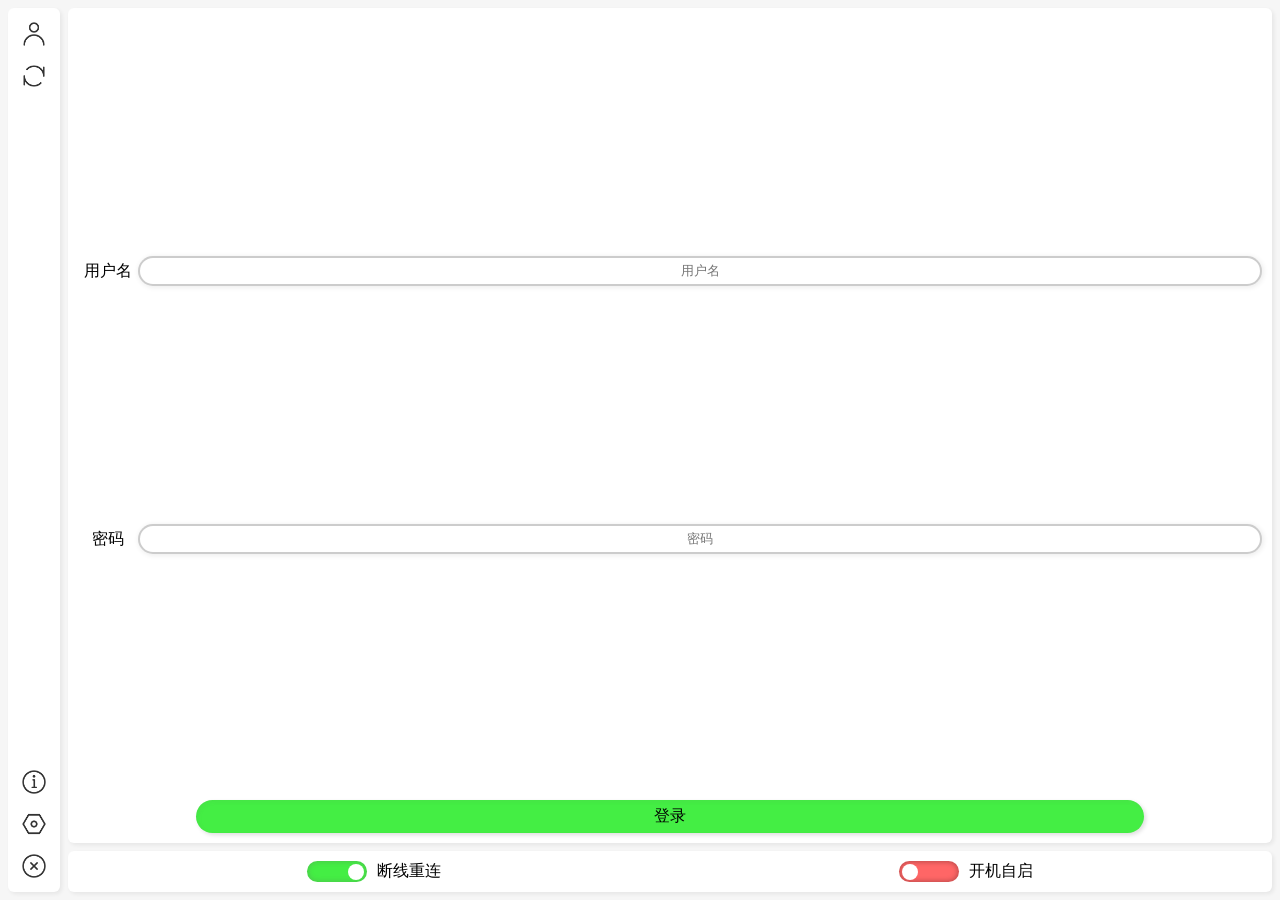
==== srunpy/html/index.html @ 513ccc64 "修改为Python包" ====
<html>

<head>
    <meta charset="UTF-8">
    <meta name="viewport" content="width=device-width, user-scalable=no">
    <title>校园网登录器</title>
    <link type="images/png" rel="shortcut icon" href="/favicon.png">
    <script src="./script.js"></script>
    <link rel="stylesheet" href="./style.css">
    <!--
        禁止缓存
        -->
    <meta http-equiv="Expires" content="0">
    <meta http-equiv="Pragma" content="no-cache">
    <meta http-equiv="Cache-control" content="no-cache">
    <meta http-equiv="Cache" content="no-cache">
</head>

<body>
    <div class="main-container-h">
        <div class="toolbar">
            <div class="toolbar-item" id="toolbar-item-self-service" title="自服务" onclick="window.pywebview.api.start_self_service()"></div>
            <!-- <div class="toolbar-item" id="toolbar-item-browser" title="网页打开" onclick="window.pywebview.api.webbrowser_open('https://gw.buaa.edu.cn')"></div> -->
            <div class="toolbar-item" id="toolbar-item-refresh" title="刷新" onclick="updateInfo()"></div>
            <div class="flex-span"></div>
            <div class="toolbar-item" id="toolbar-item-about" title="关于软件" onclick="do_Update()"></div>
            <div class="toolbar-item" id="toolbar-item-settings" title="设置" onclick="set_Host()"></div>
            <div class="toolbar-item" id="toolbar-item-exit" title="退出软件" onclick="window.pywebview.api.exit_application()"></div>
        </div>
        <div class="main-container-v">
            <div class="login-pannel" data-state="offline">
                <div class="login-info" id="login-off">
                    <div class="flex-span"></div>
                    <div class="input-item">
                        <div class="input-text">用户名</div>
                        <input type="text" id="username" placeholder="用户名">
                    </div>
                    <div class="flex-span"></div>
                    <div class="input-item">
                        <div class="input-text">密码</div>
                        <input type="password" id="password" placeholder="密码">
                    </div>
                    <div class="flex-span"></div>
                </div>
                <div class="login-info" id="login-on">
                    <div class="flex-span"></div>
                    <div class="info-item">
                        <div class="info-title">用户名</div>
                        <div class="info-text" id="username-text">用户名</div>
                    </div>
                    <div class="flex-span"></div>
                    <div class="info-item">
                        <div class="info-title">已用流量</div>
                        <div class="info-text" id="used-flow">0</div>
                    </div>
                    <div class="flex-span"></div>
                    <div class="info-item">
                        <div class="info-title">账户余额</div>
                        <div class="info-text" id="balance-last">0</div>
                    </div>
                    <div class="flex-span"></div>
                    <div class="info-item">
                        <div class="info-title">IP地址</div>
                        <div class="info-text" id="ip-address">127.0.0.1</div>
                    </div>
                    <div class="flex-span"></div>
                </div>
                <div class="login-form">
                    <button class="login-button" onclick="login()" data-loggedin=True></button>
                </div>
            </div>
            <div class="settings-bar">
                <div class="settings-item" onclick="">
                    <div class="flex-span"></div>
                    <div class="switch" id="auto-login" data-state="selected" onclick="set_auto_login()">
                        <div class="switch-round"></div>
                    </div>
                    <span class="settings-text">断线重连</span>
                    <div class="flex-span"></div>
                </div>
                <div class="settings-item" onclick="">
                    <div class="flex-span"></div>
                    <div class="switch" id="auto-start" data-state="unselected" onclick="set_auto_start()">
                        <div class="switch-round"></div>
                    </div>
                    <span class="settings-text">开机自启</span>
                    <div class="flex-span"></div>
                </div>
            </div>
        </div>
    </div>
    <div id="alert-mask">
        <div class="alert-content">
            <img src="icons/info.png">
            <div id="alert-text">
                <span>这是一个提示框</span>
            </div>
            <div class="alert-bar">
                <div class="flex-span"></div>
                <button id="confirm-alert-button">确定</button>
                <div class="flex-span"></div>
                <button class="alert-cancle" onclick="closeAlert()">取消</button>
                <div class="alert-cancle flex-span"></div>
            </div>
        </div>
    </div>
    <div id="input-mask">
        <div class="input-content">
            <img src="icons/info.png">
            <div id="input-text">
                <span>这是一个提示框</span>
            </div>
            <input id="input-input">   
            <div class="flex-span"></div> 
            <div class="alert-bar">
                <div class="flex-span"></div>
                <button id="input-confirm">确定</button>
                <div class="flex-span"></div>
                <button onclick="closeInput()">取消</button>
                <div class="flex-span"></div>
            </div>
        </div>
    </div>
</body>

</html>
---- srunpy/html/style.css ----
@charset "UTF-8";

@font-face {
    font-family: "MiSans";
    src:
        url("/MiSans-Medium.ttf") format("ttf");
}

* {
    margin: 0;
    padding: 0;
    font-family: MiSans;
}

html,
body {
    width: 100%;
    height: 100%;
    background: #f6f6f6;
}

.main-container-v {
    display: flex;
    flex-direction: column;
    flex-grow: 1;
}

.main-container-h {
    display: flex;
    flex-direction: row;
    position: relative;
    width: calc(100% - 2 * 8px);
    height: calc(100% - 2 * 8px);
    padding: 8px;
}

.flex-span {
    flex-grow: 1;
}

div#alert-mask,
div#input-mask {
    position: fixed;
    left: 0;
    right: 0;
    top: 0;
    bottom: 0;
    background: #0003;
    backdrop-filter: blur(3px);
    z-index: 2048;
    transition: 0.5s;
    opacity: 0;
    display: none;
}

.alert-content,
.input-content {
    width: 256px;
    height: 128px;
    left: calc(50% - 128px - 32px - 5px);
    top: calc(48% - 64px - 32px - 5px);
    border-radius: 4px;
    box-shadow: 2px 2px 4px 0 #0001;
    margin: 5px;
    background: #fff;
    position: absolute;
    display: flex;
    flex-direction: column;
    padding: 32px;
}

.input-content{
    height: 148px;
    top: calc(48% - 74px - 32px - 5px);
}

.alert-content>img,
.input-content>img {
    height: 32px;
    width: 32px;
    padding-left: calc(50% - 16px);
}

#alert-text {
    flex-grow: 1;
    margin: 10px 0;
    display: flex;
    align-items: center;
    flex-direction: row;
    justify-content: center;
}

#input-text {
    flex-grow: 1;
    margin: 5px 0;
    display: flex;
    align-items: center;
    flex-direction: row;
    justify-content: center;
}

#alert-text>span {
    font-size: 20px;
    margin-bottom: 10px;
}

#input-text>span {
    font-size: 20px;
}

input#input-input {
    border: 3px solid #444;
    font-size: 20px;
    width: 100%;
    border-radius: 100px;
    padding: 4px;
    background: #fff;
    text-align: center;
    margin-bottom: 10px;
}

.alert-bar {
    display: flex;
}

.alert-bar>button {
    border: 3px solid #444;
    font-size: 20px;
    width: 118px;
}

.login-button {
    border-radius: 100px;
    /* border: 2px solid #444; */
    border: none;
    padding: 6px;
    background: #4e4;
    box-shadow: 2px 2px 4px 0 #0002, inset 2px 2px 4px 0 #6661;
    width: 80%;
    font-size: 16px;
    text-align: center;
    transition: 0.5s;
}

.login-button:hover {
    background: #4d4;
    box-shadow: 2px 2px 4px 0 #0000, inset 2px 2px 4px 0 #0002;
}

.toolbar {
    width: 32px;
    margin-right: 8px;
    display: flex;
    flex-direction: column;
}

.login-pannel {
    flex-grow: 1;
    display: flex;
    flex-direction: column;
}

.settings-bar {
    margin-top: 8px;
    display: flex;
    flex-direction: row;
}

.settings-bar,
.login-pannel,
.toolbar {
    background: #fff;
    border-radius: 6px;
    box-shadow: 2px 2px 4px 0 #0001;
    padding: 10px;
}

.toolbar-item {
    width: 32px;
    height: 32px;
    border-radius: 4px;
    transition: 0.5s;
    margin-bottom: 10px;
    background-size: 26px;
    background-repeat: no-repeat;
    background-position: center;
}

.toolbar-item:last-child {
    margin-bottom: 0px;
}

.toolbar-item:hover {
    background-color: #eee;
}

div#toolbar-item-self-service {
    background-image: url(icons/user.png);
}

div#toolbar-item-browser {
    background-image: url(icons/planet.png);
}
div#toolbar-item-refresh {
    background-image: url(icons/refresh.png);
}
div#toolbar-item-exit {
    background-image: url(icons/close-one.png);
}

div#toolbar-item-about {
    background-image: url(icons/info.png);
}

div#toolbar-item-settings {
    background-image: url(icons/setting.png);
}

.settings-item {
    flex-grow: 1;
    position: relative;
    display: flex;
    flex-direction: row;
}



.switch {
    width: 60px;
    height: 100%;
    margin-right: 10px;
    border-radius: 100px;
    background: #f66;
    box-shadow: inset 0px 0px 5px 1px #0004;
    transition: 0.5s;
    position: relative;
}

.switch-round {
    background: white;
    height: 16px;
    width: 16px;
    border-radius: 8px;
    position: absolute;
    transform: translateY(-50%);
    top: 50%;
    left: 3px;
    transition: 0.5s;
}

.switch[data-state="selected"] .switch-round {
    left: 41;
}
.switch[data-state="selected"]:hover .switch-round {
    left: 40;
}

.switch:hover .switch-round {
    background: #f8f8f8;
    height: 18px;
    width: 18px;
    border-radius: 9px;
}

.switch[data-state="selected"] {
    background: #4e4;
    box-shadow: inset 0px 0px 5px 1px #6664;
}

div#login-on {
    display: none;
}


.login-info {
    flex-grow: 1;
    display: flex;
    flex-direction: column;
    position: relative;
}


.login-form {
    padding-top: 8px;
    text-align: center;
}

.input-item {
    display: flex;
    flex-direction: row;
}

input {
    border-radius: 100px;
    text-align: center;
    height: 30px;
    border: 2px solid #0003;
    box-shadow: 1px 1px 5px 1px #0001;
    flex-grow: 1;
}

.input-text {
    width: 60px;
    text-align: center;
    line-height: 30px;
}

.login-button::before {
    content: "登录";
}

.login-pannel[data-state="online"] {
    div#login-on {
        display: flex;
    }

    div#login-off {
        display: none;
    }

    .login-button {
        color: white;
        background: #f55;
        box-shadow: 2px 2px 4px 0 #0002, inset 2px 2px 4px 0 #0002;
    }

    .login-button:hover {
        background: #e33;
        box-shadow: 2px 2px 4px 0 #0000, inset 2px 2px 4px 0 #0004;
    }

    .login-button::before {
        content: "退出";
    }
}

.login-button:disabled::before{
    content: "请稍等"!important;
}

button {
    border-radius: 100px;
    border: 2px solid #444;
    padding: 4px;
    background: #fff;
}

button:hover {
    background: #eee;
}

.info-item {
    display: flex;
    flex-direction: row;
}

.info-title {
    width: 80px;
    text-align: right;
    margin-right: 10px;
}

.info-text {
    text-align: center;
    flex-grow: 1;
}
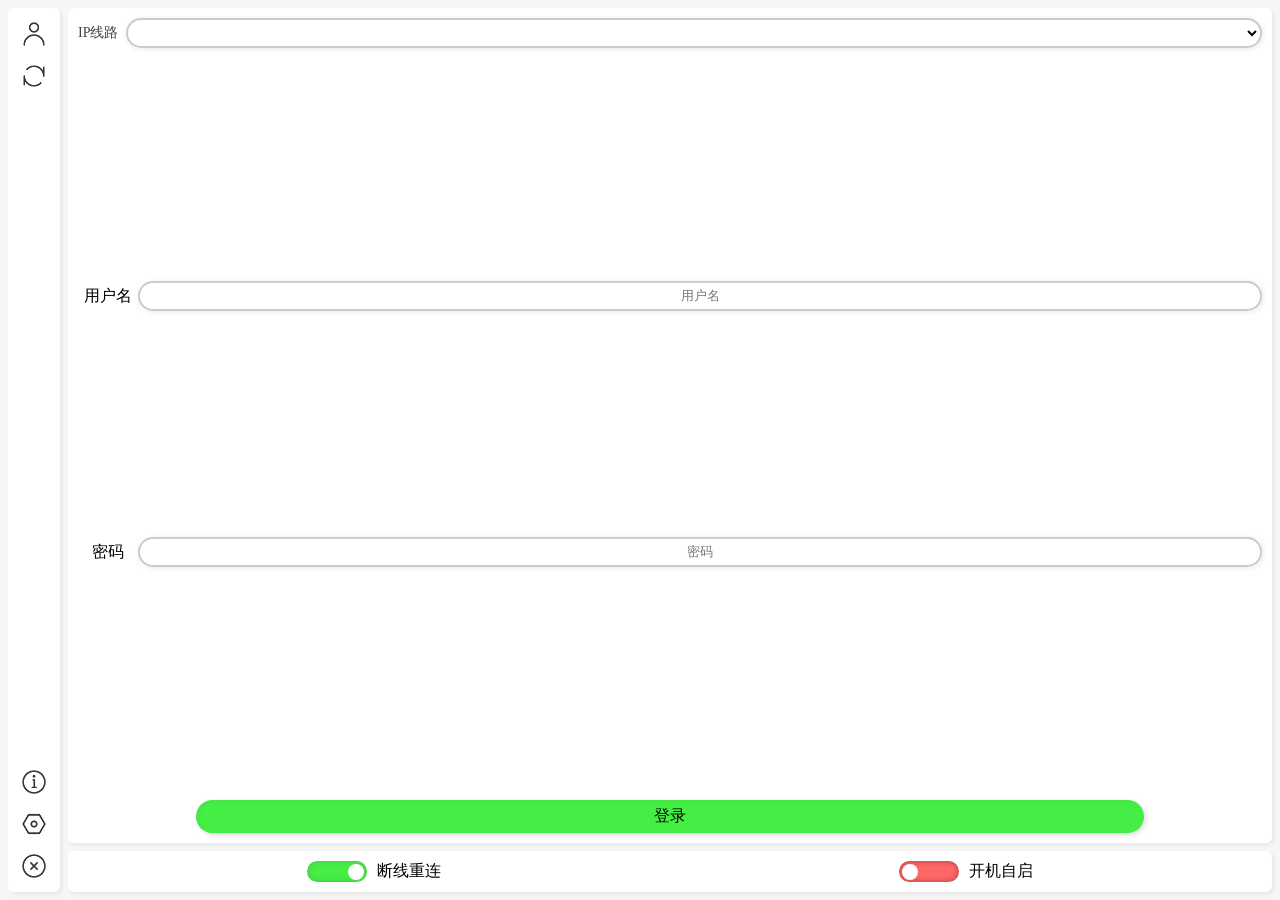
==== commit e5e979b4: "增加多网口支持" ====
--- a/srunpy/html/index.html
+++ b/srunpy/html/index.html
@@ -19,16 +19,20 @@
 <body>
     <div class="main-container-h">
         <div class="toolbar">
-            <div class="toolbar-item" id="toolbar-item-self-service" title="自服务" onclick="window.pywebview.api.start_self_service()"></div>
+            <div class="toolbar-item" id="toolbar-item-self-service" title="自服务" onclick="startSelfService()"></div>
             <!-- <div class="toolbar-item" id="toolbar-item-browser" title="网页打开" onclick="window.pywebview.api.webbrowser_open('https://gw.buaa.edu.cn')"></div> -->
             <div class="toolbar-item" id="toolbar-item-refresh" title="刷新" onclick="updateInfo()"></div>
             <div class="flex-span"></div>
             <div class="toolbar-item" id="toolbar-item-about" title="关于软件" onclick="do_Update()"></div>
-            <div class="toolbar-item" id="toolbar-item-settings" title="设置" onclick="set_Host()"></div>
+            <div class="toolbar-item" id="toolbar-item-settings" title="设置" onclick="openSettings()"></div>
             <div class="toolbar-item" id="toolbar-item-exit" title="退出软件" onclick="window.pywebview.api.exit_application()"></div>
         </div>
         <div class="main-container-v">
             <div class="login-pannel" data-state="offline">
+                <div class="ip-selector-bar">
+                    <span>IP线路</span>
+                    <select id="ip-selector" aria-label="选择IP线路"></select>
+                </div>
                 <div class="login-info" id="login-off">
                     <div class="flex-span"></div>
                     <div class="input-item">
@@ -66,7 +70,7 @@
                     <div class="flex-span"></div>
                 </div>
                 <div class="login-form">
-                    <button class="login-button" onclick="login()" data-loggedin=True></button>
+                    <button class="login-button" onclick="login()" data-loggedin=True aria-label="执行登录或退出"></button>
                 </div>
             </div>
             <div class="settings-bar">
@@ -91,7 +95,7 @@
     </div>
     <div id="alert-mask">
         <div class="alert-content">
-            <img src="icons/info.png">
+            <img src="icons/info.png" alt="提示图标">
             <div id="alert-text">
                 <span>这是一个提示框</span>
             </div>
@@ -106,11 +110,11 @@
     </div>
     <div id="input-mask">
         <div class="input-content">
-            <img src="icons/info.png">
+            <img src="icons/info.png" alt="提示图标">
             <div id="input-text">
                 <span>这是一个提示框</span>
             </div>
-            <input id="input-input">   
+            <input id="input-input" placeholder="请输入内容" aria-label="输入内容">   
             <div class="flex-span"></div> 
             <div class="alert-bar">
                 <div class="flex-span"></div>
@@ -121,6 +125,30 @@
             </div>
         </div>
     </div>
+    <div id="settings-mask">
+        <div class="settings-content">
+            <img src="icons/setting.png" alt="设置">
+            <div class="settings-section">
+                <span>深澜网关</span>
+                <input id="settings-gateway" placeholder="例如 gw.buaa.edu.cn" aria-label="深澜网关">
+            </div>
+            <div class="settings-section">
+                <span>自服务地址</span>
+                <input id="settings-self-service" placeholder="例如 zfw.buaa.edu.cn" aria-label="自服务地址">
+            </div>
+            <div class="settings-section">
+                <div class="settings-ips-header">
+                    <span>本机IP地址</span>
+                    <button onclick="refreshSettingsIps()">刷新</button>
+                </div>
+                <div id="settings-ip-list"></div>
+            </div>
+            <div class="settings-actions">
+                <button onclick="saveSettings()">保存</button>
+                <button onclick="closeSettings()">取消</button>
+            </div>
+        </div>
+    </div>
 </body>
 
 </html>
--- a/srunpy/html/style.css
+++ b/srunpy/html/style.css
@@ -39,13 +39,15 @@
 }
 
 div#alert-mask,
-div#input-mask {
+div#input-mask,
+div#settings-mask {
     position: fixed;
     left: 0;
     right: 0;
     top: 0;
     bottom: 0;
     background: #0003;
+    -webkit-backdrop-filter: blur(3px);
     backdrop-filter: blur(3px);
     z-index: 2048;
     transition: 0.5s;
@@ -54,7 +56,8 @@
 }
 
 .alert-content,
-.input-content {
+.input-content,
+.settings-content {
     width: 256px;
     height: 128px;
     left: calc(50% - 128px - 32px - 5px);
@@ -158,6 +161,29 @@
     flex-grow: 1;
     display: flex;
     flex-direction: column;
+}
+
+.ip-selector-bar {
+    display: flex;
+    align-items: center;
+    gap: 8px;
+    margin-bottom: 8px;
+}
+
+.ip-selector-bar span {
+    font-size: 14px;
+    color: #444;
+    white-space: nowrap;
+}
+
+.ip-selector-bar select {
+    flex-grow: 1;
+    height: 30px;
+    border-radius: 100px;
+    border: 2px solid #0003;
+    box-shadow: 1px 1px 5px 1px #0001;
+    padding: 0 12px;
+    background: #fff;
 }
 
 .settings-bar {
@@ -279,6 +305,87 @@
     position: relative;
 }
 
+.settings-content {
+    width: 360px;
+    min-height: 360px;
+    padding: 24px;
+}
+
+.settings-content>img {
+    height: 32px;
+    width: 32px;
+    padding-left: calc(50% - 16px);
+}
+
+.settings-section {
+    display: flex;
+    flex-direction: column;
+    gap: 8px;
+    margin-top: 16px;
+}
+
+.settings-section span {
+    font-size: 14px;
+    color: #555;
+}
+
+.settings-section input {
+    text-align: left;
+    padding: 0 14px;
+}
+
+.settings-ips-header {
+    display: flex;
+    align-items: center;
+    justify-content: space-between;
+}
+
+#settings-ip-list {
+    margin-top: 8px;
+    max-height: 160px;
+    overflow-y: auto;
+    border: 1px solid #eee;
+    border-radius: 6px;
+    padding: 8px;
+    background: #fafafa;
+}
+
+.settings-ip-item {
+    display: flex;
+    align-items: center;
+    justify-content: space-between;
+    margin-bottom: 8px;
+}
+
+.settings-ip-item:last-child {
+    margin-bottom: 0;
+}
+
+.settings-ip-checkbox-label {
+    display: flex;
+    align-items: center;
+    gap: 8px;
+}
+
+.settings-ip-radio-label {
+    display: flex;
+    align-items: center;
+    gap: 6px;
+    font-size: 12px;
+    color: #666;
+}
+
+.settings-actions {
+    margin-top: 24px;
+    display: flex;
+    gap: 12px;
+    justify-content: flex-end;
+}
+
+.settings-actions button {
+    width: 90px;
+}
+
 
 .login-form {
     padding-top: 8px;
@@ -363,4 +470,17 @@
 .info-text {
     text-align: center;
     flex-grow: 1;
+}
+
+#login-on::before {
+    content:"";
+    position: fixed;
+    background-image: url(https://gw.buaa.edu.cn/static/images/test/tips.gif);
+    background-repeat: no-repeat;
+    background-position: center;
+    background-size: contain;
+    opacity: 0.1;
+    width: 230px;
+    height: 120px;
+    right: 0;
 }
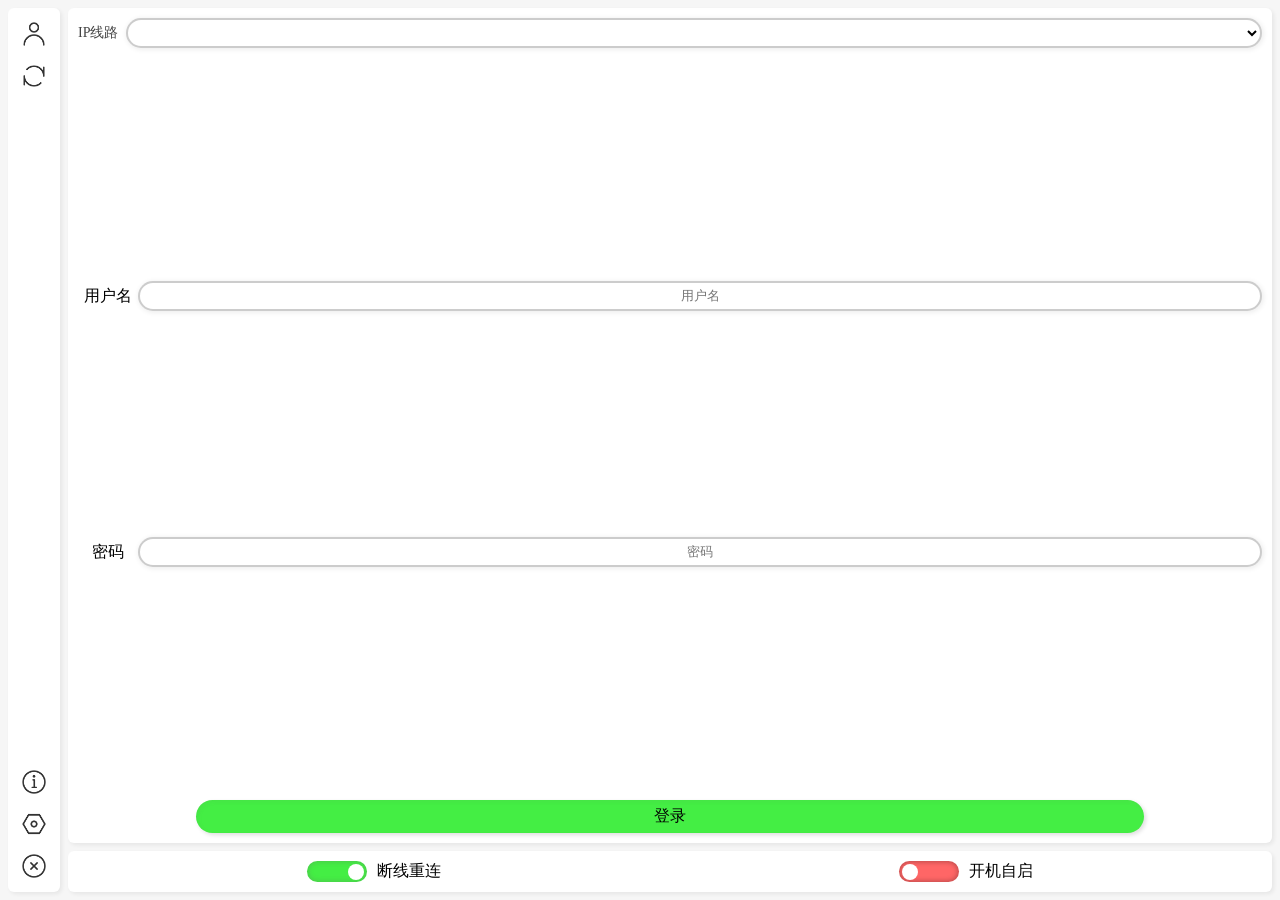
==== commit c027f941: "修改设置页面" ====
--- a/srunpy/html/index.html
+++ b/srunpy/html/index.html
@@ -128,24 +128,37 @@
     <div id="settings-mask">
         <div class="settings-content">
             <img src="icons/setting.png" alt="设置">
-            <div class="settings-section">
-                <span>深澜网关</span>
-                <input id="settings-gateway" placeholder="例如 gw.buaa.edu.cn" aria-label="深澜网关">
+            <div id="settings-step-gateway" class="settings-step">
+                <div class="settings-section">
+                    <span>深澜网关</span>
+                    <input id="settings-gateway" placeholder="例如 gw.buaa.edu.cn" aria-label="深澜网关">
+                </div>
+                <div class="settings-section">
+                    <span>自服务地址</span>
+                    <input id="settings-self-service" placeholder="例如 zfw.buaa.edu.cn" aria-label="自服务地址">
+                </div>
+                <div class="settings-section">
+                    <span>连通性检查</span>
+                    <div id="settings-probe-status" class="settings-probe-status-text">请填写网关后下一步进行检查。</div>
+                    <div id="settings-probe-results" class="settings-probe-results"></div>
+                </div>
             </div>
-            <div class="settings-section">
-                <span>自服务地址</span>
-                <input id="settings-self-service" placeholder="例如 zfw.buaa.edu.cn" aria-label="自服务地址">
-            </div>
-            <div class="settings-section">
-                <div class="settings-ips-header">
-                    <span>本机IP地址</span>
-                    <button onclick="refreshSettingsIps()">刷新</button>
+            <div id="settings-step-ip" class="settings-step">
+                <div class="settings-section">
+                    <div class="settings-ips-header">
+                        <span>选择可用IP</span>
+                        <button id="settings-confirm-ips" onclick="refreshSettingsIps()">重新检查</button>
+                    </div>
+                    <div id="settings-ip-list"></div>
+                    <div id="settings-ip-note" class="settings-ip-note"></div>
                 </div>
-                <div id="settings-ip-list"></div>
             </div>
             <div class="settings-actions">
-                <button onclick="saveSettings()">保存</button>
-                <button onclick="closeSettings()">取消</button>
+                <button id="settings-action-next" onclick="proceedSettingsStep()">下一步</button>
+                <button id="settings-action-save" class="hidden" onclick="saveSettings()">保存</button>
+                <button id="settings-action-refresh" class="hidden" onclick="refreshSettingsIps()">刷新结果</button>
+                <button id="settings-action-back" class="hidden" onclick="goBackToGatewayStep()">上一步</button>
+                <button onclick="closeSettings()">关闭</button>
             </div>
         </div>
     </div>
--- a/srunpy/html/style.css
+++ b/srunpy/html/style.css
@@ -310,6 +310,90 @@
     min-height: 360px;
     padding: 24px;
 }
+.settings-probe-status-text {
+    font-size: 13px;
+    color: #666;
+}
+
+.settings-probe-results {
+    margin-top: 12px;
+    border: 1px solid #eee;
+    border-radius: 6px;
+    padding: 8px;
+    max-height: 160px;
+    overflow-y: auto;
+    background: #fafafa;
+}
+
+.settings-probe-item {
+    display: flex;
+    flex-direction: column;
+    gap: 4px;
+    margin-bottom: 10px;
+    font-size: 13px;
+    border-bottom: 1px dashed #eee;
+    padding-bottom: 6px;
+}
+
+.settings-probe-item:last-child {
+    margin-bottom: 0;
+    border-bottom: none;
+    padding-bottom: 0;
+}
+
+.settings-probe-status {
+    font-weight: bold;
+    font-size: 12px;
+}
+
+.settings-probe-status[data-state="ok"] {
+    color: #1a8f3e;
+}
+
+.settings-probe-status[data-state="fail"] {
+    color: #c62828;
+}
+
+.settings-probe-message {
+    font-size: 12px;
+    color: #777;
+}
+
+.settings-ip-status {
+    min-width: 48px;
+    font-size: 12px;
+    font-weight: bold;
+    text-align: center;
+}
+
+.settings-ip-status[data-state="ok"] {
+    color: #1a8f3e;
+}
+
+.settings-ip-status[data-state="fail"] {
+    color: #c62828;
+}
+
+.settings-ip-description {
+    display: flex;
+    flex-direction: column;
+    gap: 4px;
+}
+
+.settings-ip-label {
+    font-weight: bold;
+}
+
+.settings-ip-message {
+    font-size: 12px;
+    color: #666;
+}
+
+.settings-ip-note {
+    margin-top: 12px;
+    font-size: 12px;
+    color: #555;
+}
 
 .settings-content>img {
     height: 32px;
@@ -384,6 +468,37 @@
 
 .settings-actions button {
     width: 90px;
+}
+
+.settings-probe-empty,
+.settings-ip-empty {
+    text-align: center;
+    color: #777;
+    font-size: 12px;
+}
+
+.settings-tip {
+    font-size: 12px;
+    color: #888;
+    margin-top: 8px;
+}
+
+.settings-step {
+    display: none;
+}
+
+.settings-step.active {
+    display: block;
+}
+
+#settings-action-save,
+#settings-action-refresh,
+#settings-action-back {
+    display: none;
+}
+
+.hidden {
+    display: none !important;
 }
 
 
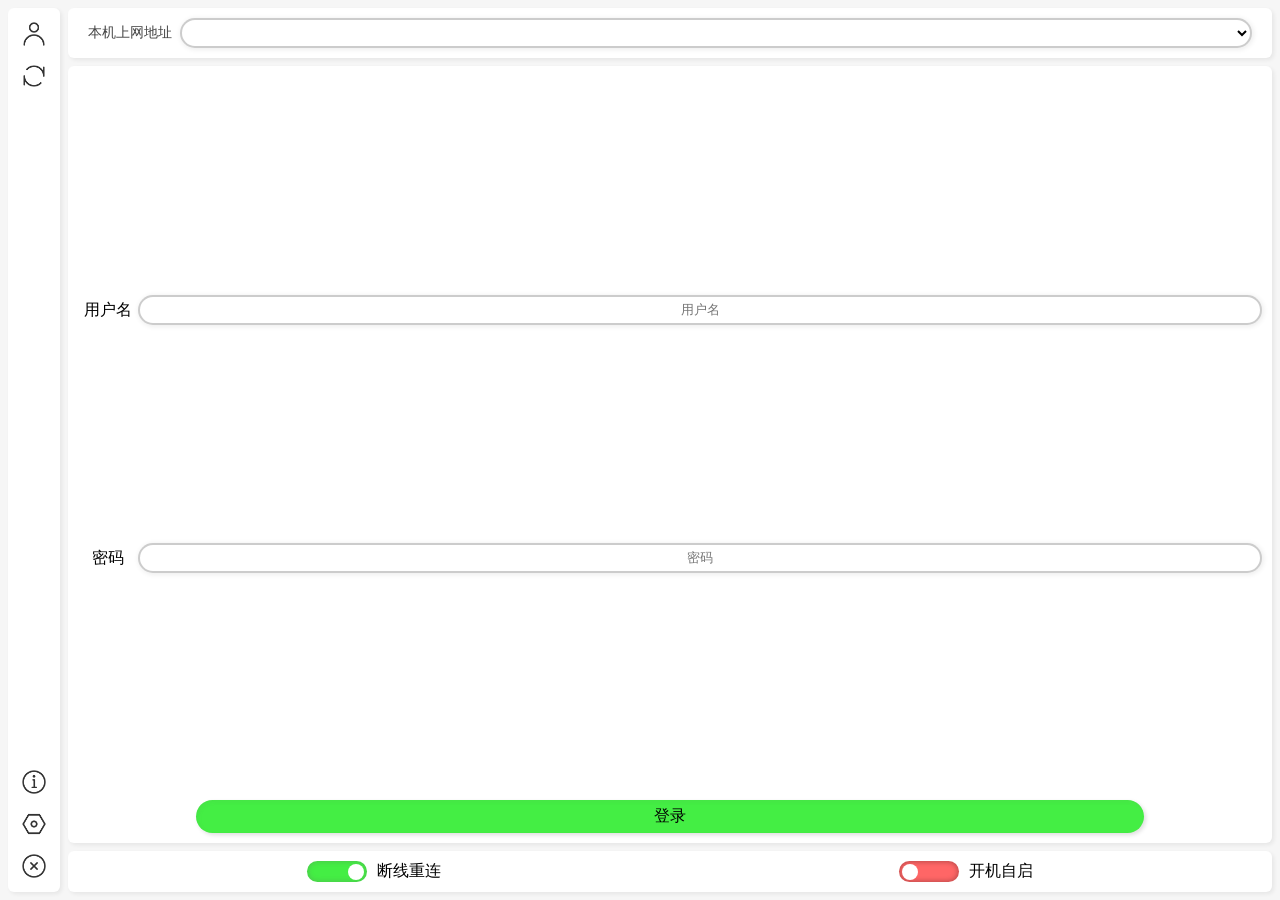
==== commit a2981db3: "修正页面布局" ====
--- a/srunpy/html/index.html
+++ b/srunpy/html/index.html
@@ -28,11 +28,13 @@
             <div class="toolbar-item" id="toolbar-item-exit" title="退出软件" onclick="window.pywebview.api.exit_application()"></div>
         </div>
         <div class="main-container-v">
-            <div class="login-pannel" data-state="offline">
+            <div class="settings-bar">
                 <div class="ip-selector-bar">
-                    <span>IP线路</span>
+                    <span>本机上网地址</span>
                     <select id="ip-selector" aria-label="选择IP线路"></select>
                 </div>
+            </div>
+            <div class="login-pannel" data-state="offline">
                 <div class="login-info" id="login-off">
                     <div class="flex-span"></div>
                     <div class="input-item">
@@ -129,17 +131,17 @@
         <div class="settings-content">
             <img src="icons/setting.png" alt="设置">
             <div id="settings-step-gateway" class="settings-step">
-                <div class="settings-section">
+                <div class="settings-section row-section">
                     <span>深澜网关</span>
                     <input id="settings-gateway" placeholder="例如 gw.buaa.edu.cn" aria-label="深澜网关">
                 </div>
-                <div class="settings-section">
+                <div class="settings-section row-section">
                     <span>自服务地址</span>
                     <input id="settings-self-service" placeholder="例如 zfw.buaa.edu.cn" aria-label="自服务地址">
                 </div>
                 <div class="settings-section">
-                    <span>连通性检查</span>
-                    <div id="settings-probe-status" class="settings-probe-status-text">请填写网关后下一步进行检查。</div>
+                    <!-- <span>连通性检查</span> -->
+                    <div id="settings-probe-status" class="settings-probe-status-text">点击下一步将检查配置正确性</div>
                     <div id="settings-probe-results" class="settings-probe-results"></div>
                 </div>
             </div>
@@ -147,10 +149,9 @@
                 <div class="settings-section">
                     <div class="settings-ips-header">
                         <span>选择可用IP</span>
-                        <button id="settings-confirm-ips" onclick="refreshSettingsIps()">重新检查</button>
+                        <div id="settings-ip-note" class="settings-ip-note"></div>
                     </div>
                     <div id="settings-ip-list"></div>
-                    <div id="settings-ip-note" class="settings-ip-note"></div>
                 </div>
             </div>
             <div class="settings-actions">
@@ -158,6 +159,7 @@
                 <button id="settings-action-save" class="hidden" onclick="saveSettings()">保存</button>
                 <button id="settings-action-refresh" class="hidden" onclick="refreshSettingsIps()">刷新结果</button>
                 <button id="settings-action-back" class="hidden" onclick="goBackToGatewayStep()">上一步</button>
+                <button id="settings-confirm-ips" onclick="refreshSettingsIps()">重新检查</button>
                 <button onclick="closeSettings()">关闭</button>
             </div>
         </div>
--- a/srunpy/html/style.css
+++ b/srunpy/html/style.css
@@ -167,7 +167,9 @@
     display: flex;
     align-items: center;
     gap: 8px;
-    margin-bottom: 8px;
+    /* margin-bottom: 8px; */
+    width: 100%;
+    padding: 0 10px;
 }
 
 .ip-selector-bar span {
@@ -187,9 +189,12 @@
 }
 
 .settings-bar {
-    margin-top: 8px;
-    display: flex;
-    flex-direction: row;
+    display: flex;
+    flex-direction: row;
+}
+
+.login-pannel{
+    margin: 8px 0;
 }
 
 .settings-bar,
@@ -306,9 +311,14 @@
 }
 
 .settings-content {
-    width: 360px;
+    /* width: 360px;
     min-height: 360px;
-    padding: 24px;
+    padding: 24px; */
+    padding: 18px;
+    width: 300px;
+    height: 220px;
+    left: calc(50% - 150px - 18px - 5px);
+    top: calc(48% - 110px - 18px - 5px);
 }
 .settings-probe-status-text {
     font-size: 13px;
@@ -360,7 +370,7 @@
 }
 
 .settings-ip-status {
-    min-width: 48px;
+    width: 48px;
     font-size: 12px;
     font-weight: bold;
     text-align: center;
@@ -390,7 +400,7 @@
 }
 
 .settings-ip-note {
-    margin-top: 12px;
+    /* margin-top: 12px; */
     font-size: 12px;
     color: #555;
 }
@@ -407,7 +417,10 @@
     gap: 8px;
     margin-top: 16px;
 }
-
+.row-section {
+    flex-direction: row;
+    align-items: center;
+}
 .settings-section span {
     font-size: 14px;
     color: #555;
@@ -425,8 +438,10 @@
 }
 
 #settings-ip-list {
-    margin-top: 8px;
-    max-height: 160px;
+    /* margin-top: 8px;
+    max-height: 160px; */
+    margin-bottom: -8px;
+    height: 80px;
     overflow-y: auto;
     border: 1px solid #eee;
     border-radius: 6px;
@@ -449,16 +464,26 @@
     display: flex;
     align-items: center;
     gap: 8px;
-}
-
+    flex-grow: 1;
+}
+.settings-ip-checkbox {
+    flex-grow: 0;   
+    box-shadow: none;
+}
+.settings-ip-description{
+    flex-grow: 1;
+}
 .settings-ip-radio-label {
     display: flex;
     align-items: center;
     gap: 6px;
     font-size: 12px;
     color: #666;
-}
-
+    margin-left: 6px;
+}
+.settings-ip-radio{
+    box-shadow: none;
+}
 .settings-actions {
     margin-top: 24px;
     display: flex;
@@ -491,7 +516,7 @@
     display: block;
 }
 
-#settings-action-save,
+/* #settings-action-save, */
 #settings-action-refresh,
 #settings-action-back {
     display: none;
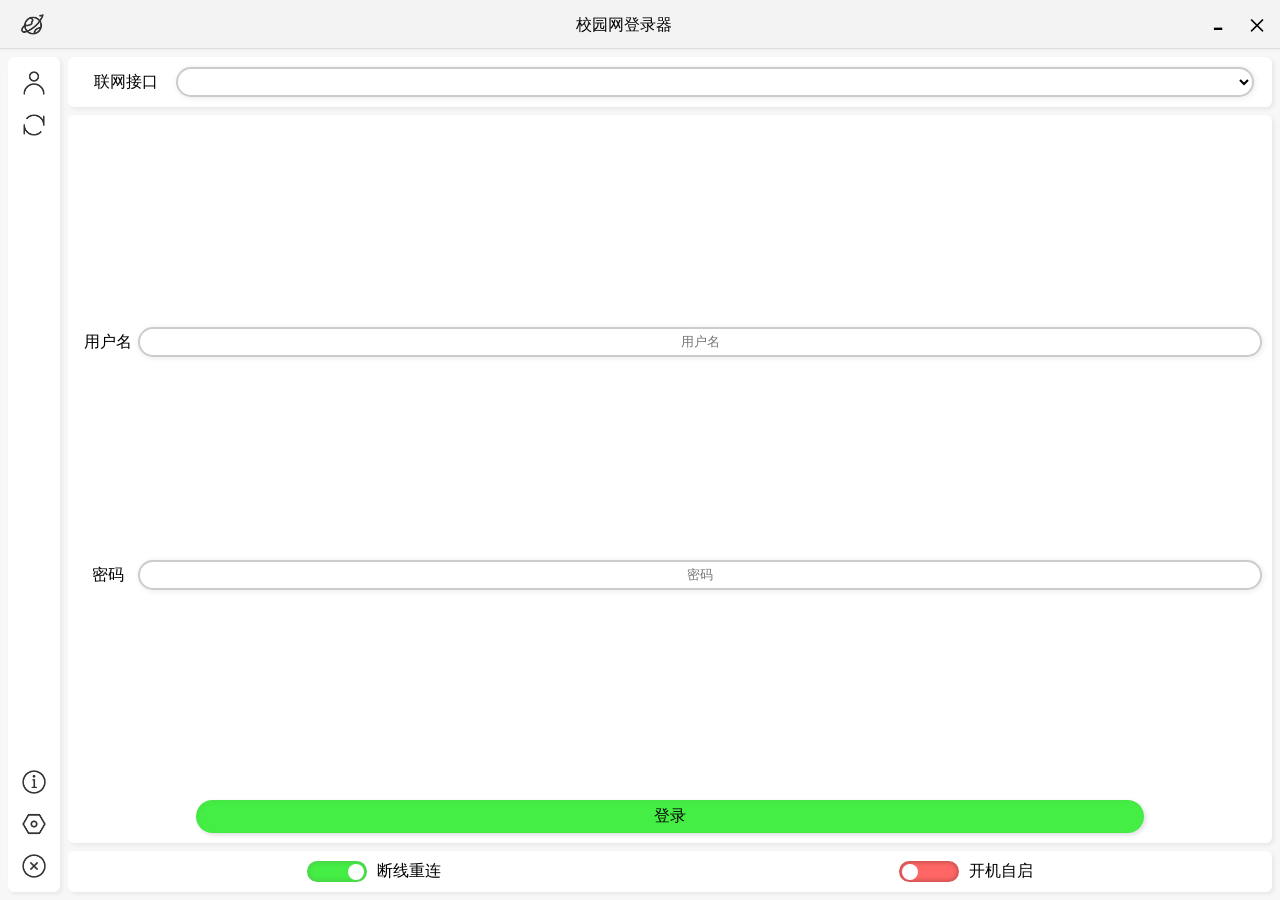
==== commit 630aaf32: "自定义窗口" ====
--- a/srunpy/html/index.html
+++ b/srunpy/html/index.html
@@ -1,169 +1,277 @@
 <html>
-
-<head>
-    <meta charset="UTF-8">
-    <meta name="viewport" content="width=device-width, user-scalable=no">
+  <head>
+    <meta charset="UTF-8" />
+    <meta name="viewport" content="width=device-width, user-scalable=no" />
     <title>校园网登录器</title>
-    <link type="images/png" rel="shortcut icon" href="/favicon.png">
+    <link type="images/png" rel="shortcut icon" href="/favicon.png" />
     <script src="./script.js"></script>
-    <link rel="stylesheet" href="./style.css">
+    <link rel="stylesheet" href="./style.css" />
     <!--
         禁止缓存
         -->
-    <meta http-equiv="Expires" content="0">
-    <meta http-equiv="Pragma" content="no-cache">
-    <meta http-equiv="Cache-control" content="no-cache">
-    <meta http-equiv="Cache" content="no-cache">
-</head>
+    <meta http-equiv="Expires" content="0" />
+    <meta http-equiv="Pragma" content="no-cache" />
+    <meta http-equiv="Cache-control" content="no-cache" />
+    <meta http-equiv="Cache" content="no-cache" />
+  </head>
 
-<body>
-    <div class="main-container-h">
+  <body>
+    <div class="title-bar">
+      <div class="title-bar-drag-region pywebview-drag-region">
+        <div class="program-icon"></div>
+        <span class="title-bar-text">校园网登录器</span>
+      </div>
+      <div class="title-bar-buttons">
+        <div
+          class="toolbar-item"
+          id="minimize-button"
+          title="最小化"
+          onclick="window.pywebview.api.minimize_window()"
+        >-</div>
+        <!-- <div
+          class="toolbar-item"
+          id="maximize-button"
+          title="最大化"
+          onclick="window.pywebview.api.maximize_window()"
+        ></div> -->
+        <div
+          class="toolbar-item"
+          id="close-button"
+          title="收至任务栏"
+          onclick="window.pywebview.api.close_window()"
+        >×</div>
+      </div>
+    </div>
+    <div class="app-container">
+      <div class="main-container-h">
         <div class="toolbar">
-            <div class="toolbar-item" id="toolbar-item-self-service" title="自服务" onclick="startSelfService()"></div>
-            <!-- <div class="toolbar-item" id="toolbar-item-browser" title="网页打开" onclick="window.pywebview.api.webbrowser_open('https://gw.buaa.edu.cn')"></div> -->
-            <div class="toolbar-item" id="toolbar-item-refresh" title="刷新" onclick="updateInfo()"></div>
-            <div class="flex-span"></div>
-            <div class="toolbar-item" id="toolbar-item-about" title="关于软件" onclick="do_Update()"></div>
-            <div class="toolbar-item" id="toolbar-item-settings" title="设置" onclick="openSettings()"></div>
-            <div class="toolbar-item" id="toolbar-item-exit" title="退出软件" onclick="window.pywebview.api.exit_application()"></div>
+          <div
+            class="toolbar-item"
+            id="toolbar-item-self-service"
+            title="自服务"
+            onclick="startSelfService()"
+          ></div>
+          <!-- <div class="toolbar-item" id="toolbar-item-browser" title="网页打开" onclick="window.pywebview.api.webbrowser_open('https://gw.buaa.edu.cn')"></div> -->
+          <div
+            class="toolbar-item"
+            id="toolbar-item-refresh"
+            title="刷新"
+            onclick="updateInfo()"
+          ></div>
+          <div class="flex-span"></div>
+          <div
+            class="toolbar-item"
+            id="toolbar-item-about"
+            title="关于软件"
+            onclick="do_Update()"
+          ></div>
+          <div
+            class="toolbar-item"
+            id="toolbar-item-settings"
+            title="设置"
+            onclick="openSettings()"
+          ></div>
+          <div
+            class="toolbar-item"
+            id="toolbar-item-exit"
+            title="退出软件"
+            onclick="window.pywebview.api.exit_application()"
+          ></div>
         </div>
         <div class="main-container-v">
-            <div class="settings-bar">
-                <div class="ip-selector-bar">
-                    <span>本机上网地址</span>
-                    <select id="ip-selector" aria-label="选择IP线路"></select>
-                </div>
-            </div>
-            <div class="login-pannel" data-state="offline">
-                <div class="login-info" id="login-off">
-                    <div class="flex-span"></div>
-                    <div class="input-item">
-                        <div class="input-text">用户名</div>
-                        <input type="text" id="username" placeholder="用户名">
-                    </div>
-                    <div class="flex-span"></div>
-                    <div class="input-item">
-                        <div class="input-text">密码</div>
-                        <input type="password" id="password" placeholder="密码">
-                    </div>
-                    <div class="flex-span"></div>
-                </div>
-                <div class="login-info" id="login-on">
-                    <div class="flex-span"></div>
-                    <div class="info-item">
-                        <div class="info-title">用户名</div>
-                        <div class="info-text" id="username-text">用户名</div>
-                    </div>
-                    <div class="flex-span"></div>
-                    <div class="info-item">
-                        <div class="info-title">已用流量</div>
-                        <div class="info-text" id="used-flow">0</div>
-                    </div>
-                    <div class="flex-span"></div>
-                    <div class="info-item">
-                        <div class="info-title">账户余额</div>
-                        <div class="info-text" id="balance-last">0</div>
-                    </div>
-                    <div class="flex-span"></div>
-                    <div class="info-item">
-                        <div class="info-title">IP地址</div>
-                        <div class="info-text" id="ip-address">127.0.0.1</div>
-                    </div>
-                    <div class="flex-span"></div>
-                </div>
-                <div class="login-form">
-                    <button class="login-button" onclick="login()" data-loggedin=True aria-label="执行登录或退出"></button>
-                </div>
-            </div>
-            <div class="settings-bar">
-                <div class="settings-item" onclick="">
-                    <div class="flex-span"></div>
-                    <div class="switch" id="auto-login" data-state="selected" onclick="set_auto_login()">
-                        <div class="switch-round"></div>
-                    </div>
-                    <span class="settings-text">断线重连</span>
-                    <div class="flex-span"></div>
-                </div>
-                <div class="settings-item" onclick="">
-                    <div class="flex-span"></div>
-                    <div class="switch" id="auto-start" data-state="unselected" onclick="set_auto_start()">
-                        <div class="switch-round"></div>
-                    </div>
-                    <span class="settings-text">开机自启</span>
-                    <div class="flex-span"></div>
-                </div>
-            </div>
-        </div>
+          <div class="settings-bar">
+            <div class="ip-selector-bar">
+              <span>联网接口</span>
+              <select id="ip-selector" aria-label="选择本机IP地址"></select>
+            </div>
+          </div>
+          <div class="login-pannel" data-state="offline">
+            <div class="login-info" id="login-off">
+              <div class="flex-span"></div>
+              <div class="input-item">
+                <div class="input-text">用户名</div>
+                <input type="text" id="username" placeholder="用户名" />
+              </div>
+              <div class="flex-span"></div>
+              <div class="input-item">
+                <div class="input-text">密码</div>
+                <input type="password" id="password" placeholder="密码" />
+              </div>
+              <div class="flex-span"></div>
+            </div>
+            <div class="login-info" id="login-on">
+              <div class="flex-span"></div>
+              <div class="info-item">
+                <div class="info-title">用户名</div>
+                <div class="info-text" id="username-text">用户名</div>
+              </div>
+              <div class="flex-span"></div>
+              <div class="info-item">
+                <div class="info-title">已用流量</div>
+                <div class="info-text" id="used-flow">0</div>
+              </div>
+              <div class="flex-span"></div>
+              <div class="info-item">
+                <div class="info-title">账户余额</div>
+                <div class="info-text" id="balance-last">0</div>
+              </div>
+              <div class="flex-span"></div>
+              <div class="info-item">
+                <div class="info-title">IP地址</div>
+                <div class="info-text" id="ip-address">127.0.0.1</div>
+              </div>
+              <div class="flex-span"></div>
+            </div>
+            <div class="login-form">
+              <button
+                class="login-button"
+                onclick="login()"
+                data-loggedin="True"
+                aria-label="执行登录或退出"
+              ></button>
+            </div>
+          </div>
+          <div class="settings-bar">
+            <div class="settings-item" onclick="">
+              <div class="flex-span"></div>
+              <div
+                class="switch"
+                id="auto-login"
+                data-state="selected"
+                onclick="set_auto_login()"
+              >
+                <div class="switch-round"></div>
+              </div>
+              <span class="settings-text">断线重连</span>
+              <div class="flex-span"></div>
+            </div>
+            <div class="settings-item" onclick="">
+              <div class="flex-span"></div>
+              <div
+                class="switch"
+                id="auto-start"
+                data-state="unselected"
+                onclick="set_auto_start()"
+              >
+                <div class="switch-round"></div>
+              </div>
+              <span class="settings-text">开机自启</span>
+              <div class="flex-span"></div>
+            </div>
+          </div>
+        </div>
+      </div>
+      <div id="alert-mask">
+        <div class="alert-content">
+          <img src="icons/info.png" alt="提示图标" />
+          <div id="alert-text">
+            <span>这是一个提示框</span>
+          </div>
+          <div class="alert-bar">
+            <div class="flex-span"></div>
+            <button id="confirm-alert-button">确定</button>
+            <div class="flex-span"></div>
+            <button class="alert-cancle" onclick="closeAlert()">取消</button>
+            <div class="alert-cancle flex-span"></div>
+          </div>
+        </div>
+      </div>
+      <div id="input-mask">
+        <div class="input-content">
+          <img src="icons/info.png" alt="提示图标" />
+          <div id="input-text">
+            <span>这是一个提示框</span>
+          </div>
+          <input
+            id="input-input"
+            placeholder="请输入内容"
+            aria-label="输入内容"
+          />
+          <div class="flex-span"></div>
+          <div class="alert-bar">
+            <div class="flex-span"></div>
+            <button id="input-confirm">确定</button>
+            <div class="flex-span"></div>
+            <button onclick="closeInput()">取消</button>
+            <div class="flex-span"></div>
+          </div>
+        </div>
+      </div>
+      <div id="settings-mask">
+        <div class="settings-content">
+          <img src="icons/setting.png" alt="设置" />
+          <div id="settings-step-gateway" class="settings-step">
+            <div class="settings-section row-section">
+              <span>深澜网关</span>
+              <input
+                id="settings-gateway"
+                placeholder="例如 gw.buaa.edu.cn"
+                aria-label="深澜网关"
+              />
+            </div>
+            <div class="settings-section row-section">
+              <span>自服务地址</span>
+              <input
+                id="settings-self-service"
+                placeholder="例如 zfw.buaa.edu.cn"
+                aria-label="自服务地址"
+              />
+            </div>
+            <div class="settings-section">
+              <!-- <span>连通性检查</span> -->
+              <div
+                id="settings-probe-status"
+                class="settings-probe-status-text"
+              >
+                点击下一步将检查配置正确性
+              </div>
+              <div
+                id="settings-probe-results"
+                class="settings-probe-results"
+              ></div>
+            </div>
+          </div>
+          <div id="settings-step-ip" class="settings-step">
+            <div class="settings-section">
+              <div class="settings-ips-header">
+                <span>选择可用IP</span>
+                <div id="settings-ip-note" class="settings-ip-note"></div>
+              </div>
+              <div id="settings-ip-list"></div>
+            </div>
+          </div>
+          <div class="settings-actions">
+            <button id="settings-action-next" onclick="proceedSettingsStep()">
+              下一步
+            </button>
+            <button
+              id="settings-action-save"
+              class="hidden"
+              onclick="saveSettings()"
+            >
+              保存
+            </button>
+            <button
+              id="settings-action-refresh"
+              class="hidden"
+              onclick="refreshSettingsIps()"
+            >
+              刷新结果
+            </button>
+            <button
+              id="settings-action-back"
+              class="hidden"
+              onclick="goBackToGatewayStep()"
+            >
+              上一步
+            </button>
+            <button id="settings-confirm-ips" onclick="refreshSettingsIps()">
+              重新检查
+            </button>
+            <button onclick="closeSettings()">关闭</button>
+          </div>
+        </div>
+      </div>
     </div>
-    <div id="alert-mask">
-        <div class="alert-content">
-            <img src="icons/info.png" alt="提示图标">
-            <div id="alert-text">
-                <span>这是一个提示框</span>
-            </div>
-            <div class="alert-bar">
-                <div class="flex-span"></div>
-                <button id="confirm-alert-button">确定</button>
-                <div class="flex-span"></div>
-                <button class="alert-cancle" onclick="closeAlert()">取消</button>
-                <div class="alert-cancle flex-span"></div>
-            </div>
-        </div>
-    </div>
-    <div id="input-mask">
-        <div class="input-content">
-            <img src="icons/info.png" alt="提示图标">
-            <div id="input-text">
-                <span>这是一个提示框</span>
-            </div>
-            <input id="input-input" placeholder="请输入内容" aria-label="输入内容">   
-            <div class="flex-span"></div> 
-            <div class="alert-bar">
-                <div class="flex-span"></div>
-                <button id="input-confirm">确定</button>
-                <div class="flex-span"></div>
-                <button onclick="closeInput()">取消</button>
-                <div class="flex-span"></div>
-            </div>
-        </div>
-    </div>
-    <div id="settings-mask">
-        <div class="settings-content">
-            <img src="icons/setting.png" alt="设置">
-            <div id="settings-step-gateway" class="settings-step">
-                <div class="settings-section row-section">
-                    <span>深澜网关</span>
-                    <input id="settings-gateway" placeholder="例如 gw.buaa.edu.cn" aria-label="深澜网关">
-                </div>
-                <div class="settings-section row-section">
-                    <span>自服务地址</span>
-                    <input id="settings-self-service" placeholder="例如 zfw.buaa.edu.cn" aria-label="自服务地址">
-                </div>
-                <div class="settings-section">
-                    <!-- <span>连通性检查</span> -->
-                    <div id="settings-probe-status" class="settings-probe-status-text">点击下一步将检查配置正确性</div>
-                    <div id="settings-probe-results" class="settings-probe-results"></div>
-                </div>
-            </div>
-            <div id="settings-step-ip" class="settings-step">
-                <div class="settings-section">
-                    <div class="settings-ips-header">
-                        <span>选择可用IP</span>
-                        <div id="settings-ip-note" class="settings-ip-note"></div>
-                    </div>
-                    <div id="settings-ip-list"></div>
-                </div>
-            </div>
-            <div class="settings-actions">
-                <button id="settings-action-next" onclick="proceedSettingsStep()">下一步</button>
-                <button id="settings-action-save" class="hidden" onclick="saveSettings()">保存</button>
-                <button id="settings-action-refresh" class="hidden" onclick="refreshSettingsIps()">刷新结果</button>
-                <button id="settings-action-back" class="hidden" onclick="goBackToGatewayStep()">上一步</button>
-                <button id="settings-confirm-ips" onclick="refreshSettingsIps()">重新检查</button>
-                <button onclick="closeSettings()">关闭</button>
-            </div>
-        </div>
-    </div>
-</body>
-
-</html>+  </body>
+</html>
--- a/srunpy/html/style.css
+++ b/srunpy/html/style.css
@@ -16,7 +16,7 @@
 body {
     width: 100%;
     height: 100%;
-    background: #f6f6f6;
+    background: #f7f7f7;
 }
 
 .main-container-v {
@@ -41,7 +41,7 @@
 div#alert-mask,
 div#input-mask,
 div#settings-mask {
-    position: fixed;
+    position: absolute;
     left: 0;
     right: 0;
     top: 0;
@@ -72,7 +72,7 @@
     padding: 32px;
 }
 
-.input-content{
+.input-content {
     height: 148px;
     top: calc(48% - 74px - 32px - 5px);
 }
@@ -166,16 +166,19 @@
 .ip-selector-bar {
     display: flex;
     align-items: center;
-    gap: 8px;
+    /* gap: 8px; */
     /* margin-bottom: 8px; */
     width: 100%;
-    padding: 0 10px;
+    /* padding: 0 10px; */
 }
 
 .ip-selector-bar span {
-    font-size: 14px;
-    color: #444;
+    /* font-size: 14px; */
+    /* color: #444; */
     white-space: nowrap;
+    width: 80px;
+    text-align: right;
+    margin-right: 10px;
 }
 
 .ip-selector-bar select {
@@ -186,6 +189,7 @@
     box-shadow: 1px 1px 5px 1px #0001;
     padding: 0 12px;
     background: #fff;
+    margin: 0 8px;
 }
 
 .settings-bar {
@@ -193,8 +197,78 @@
     flex-direction: row;
 }
 
-.login-pannel{
+.login-pannel {
     margin: 8px 0;
+}
+
+body {
+    display: flex;
+    flex-direction: column;
+}
+
+.app-container {
+    flex-grow: 1;
+    position: relative;
+}
+
+.title-bar {
+    height: 46px;
+    display: flex;
+    flex-direction: row;
+    align-items: stretch;
+    background-color: #f3f3f3;
+    padding-top: 2px;
+    border-bottom: 1px solid #ddd;
+    box-shadow: 0px 0px 4px 0 #0001;
+}
+
+div#minimize-button {
+    margin: 0 7px;
+
+}
+div#close-button:hover,
+div#minimize-button:hover {
+    background-color: #e6e6e6;
+}
+div#close-button,
+div#minimize-button {
+    line-height: 32px;
+    text-align: center;
+    font-size: 32px;
+    font-weight: 200;
+}
+
+div#close-button {
+    margin-right: 7px;
+}
+
+.title-bar-buttons {
+    display: flex;
+    flex-direction: row;
+    align-items: center;
+}
+
+.title-bar-drag-region {
+    flex-grow: 1;
+    display: flex;
+    flex-direction: row;
+    align-items: center;
+    padding: 7px;
+}
+
+.program-icon {
+    width: 26px;
+    height: 26px;
+    background-image: url(icons/journey.png);
+    background-position: center;
+    background-size: contain;
+    background-repeat: no-repeat;
+    margin: 0px 13px;
+}
+
+span.title-bar-text {
+    text-align: center;
+    flex-grow: 1;
 }
 
 .settings-bar,
@@ -232,9 +306,11 @@
 div#toolbar-item-browser {
     background-image: url(icons/planet.png);
 }
+
 div#toolbar-item-refresh {
     background-image: url(icons/refresh.png);
 }
+
 div#toolbar-item-exit {
     background-image: url(icons/close-one.png);
 }
@@ -282,6 +358,7 @@
 .switch[data-state="selected"] .switch-round {
     left: 41;
 }
+
 .switch[data-state="selected"]:hover .switch-round {
     left: 40;
 }
@@ -320,6 +397,7 @@
     left: calc(50% - 150px - 18px - 5px);
     top: calc(48% - 110px - 18px - 5px);
 }
+
 .settings-probe-status-text {
     font-size: 13px;
     color: #666;
@@ -417,10 +495,12 @@
     gap: 8px;
     margin-top: 16px;
 }
+
 .row-section {
     flex-direction: row;
     align-items: center;
 }
+
 .settings-section span {
     font-size: 14px;
     color: #555;
@@ -466,13 +546,16 @@
     gap: 8px;
     flex-grow: 1;
 }
+
 .settings-ip-checkbox {
-    flex-grow: 0;   
+    flex-grow: 0;
     box-shadow: none;
 }
-.settings-ip-description{
-    flex-grow: 1;
-}
+
+.settings-ip-description {
+    flex-grow: 1;
+}
+
 .settings-ip-radio-label {
     display: flex;
     align-items: center;
@@ -481,9 +564,11 @@
     color: #666;
     margin-left: 6px;
 }
-.settings-ip-radio{
+
+.settings-ip-radio {
     box-shadow: none;
 }
+
 .settings-actions {
     margin-top: 24px;
     display: flex;
@@ -581,8 +666,8 @@
     }
 }
 
-.login-button:disabled::before{
-    content: "请稍等"!important;
+.login-button:disabled::before {
+    content: "请稍等" !important;
 }
 
 button {
@@ -613,7 +698,7 @@
 }
 
 #login-on::before {
-    content:"";
+    content: "";
     position: fixed;
     background-image: url(https://gw.buaa.edu.cn/static/images/test/tips.gif);
     background-repeat: no-repeat;
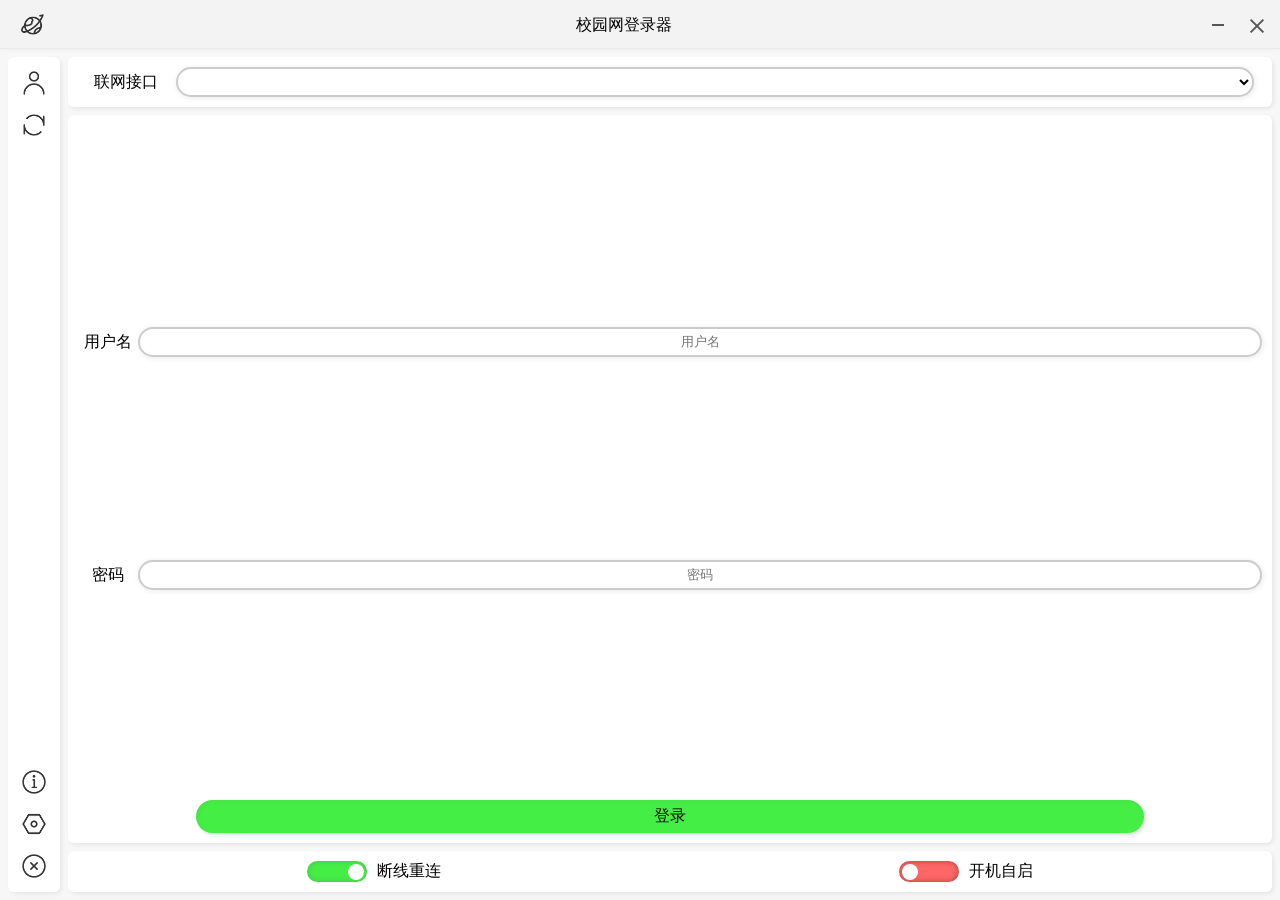
==== commit b7a52bdf: "更新 .gitignore，添加 .vscode 和 origin；修改 HTML 和 CSS 以优化窗口按钮样式；调整 JavaScript 中的 updateInfo 函数，增加参数以支持回调；更" ====
--- a/srunpy/html/index.html
+++ b/srunpy/html/index.html
@@ -27,7 +27,7 @@
           id="minimize-button"
           title="最小化"
           onclick="window.pywebview.api.minimize_window()"
-        >-</div>
+        ><div class="minimize-icon"></div></div>
         <!-- <div
           class="toolbar-item"
           id="maximize-button"
@@ -39,7 +39,7 @@
           id="close-button"
           title="收至任务栏"
           onclick="window.pywebview.api.close_window()"
-        >×</div>
+        ><div class="close-icon"></div></div>
       </div>
     </div>
     <div class="app-container">
--- a/srunpy/html/style.css
+++ b/srunpy/html/style.css
@@ -218,7 +218,7 @@
     align-items: stretch;
     background-color: #f3f3f3;
     padding-top: 2px;
-    border-bottom: 1px solid #ddd;
+    border-bottom: 1px solid #ddd6;
     box-shadow: 0px 0px 4px 0 #0001;
 }
 
@@ -226,20 +226,62 @@
     margin: 0 7px;
 
 }
+
 div#close-button:hover,
 div#minimize-button:hover {
     background-color: #e6e6e6;
 }
+
 div#close-button,
 div#minimize-button {
     line-height: 32px;
     text-align: center;
     font-size: 32px;
     font-weight: 200;
+    display: flex;
+    align-items: center;
 }
 
 div#close-button {
     margin-right: 7px;
+}
+
+div.minimize-icon {
+    height: 0;
+    width: 10px;
+    border: 1px solid #555;
+    margin: auto;
+}
+
+div.close-icon {
+    height: 16px;
+    width: 16px;
+    margin: auto;
+    position: relative;
+}
+
+div.close-icon::before,
+div.close-icon::after {
+    content: "";
+    position: absolute;
+    top: 0;
+    left: 50%;
+    width: 0px;
+    /* 线条宽度 */
+    border: 1px solid #555;
+    height: 100%;
+    /* 线条高度 */
+    
+    /* 线条颜色 */
+    transform-origin: center;
+}
+
+div.close-icon::before {
+    transform: translateX(-50%) rotate(45deg);
+}
+
+div.close-icon::after {
+    transform: translateX(-50%) rotate(-45deg);
 }
 
 .title-bar-buttons {
